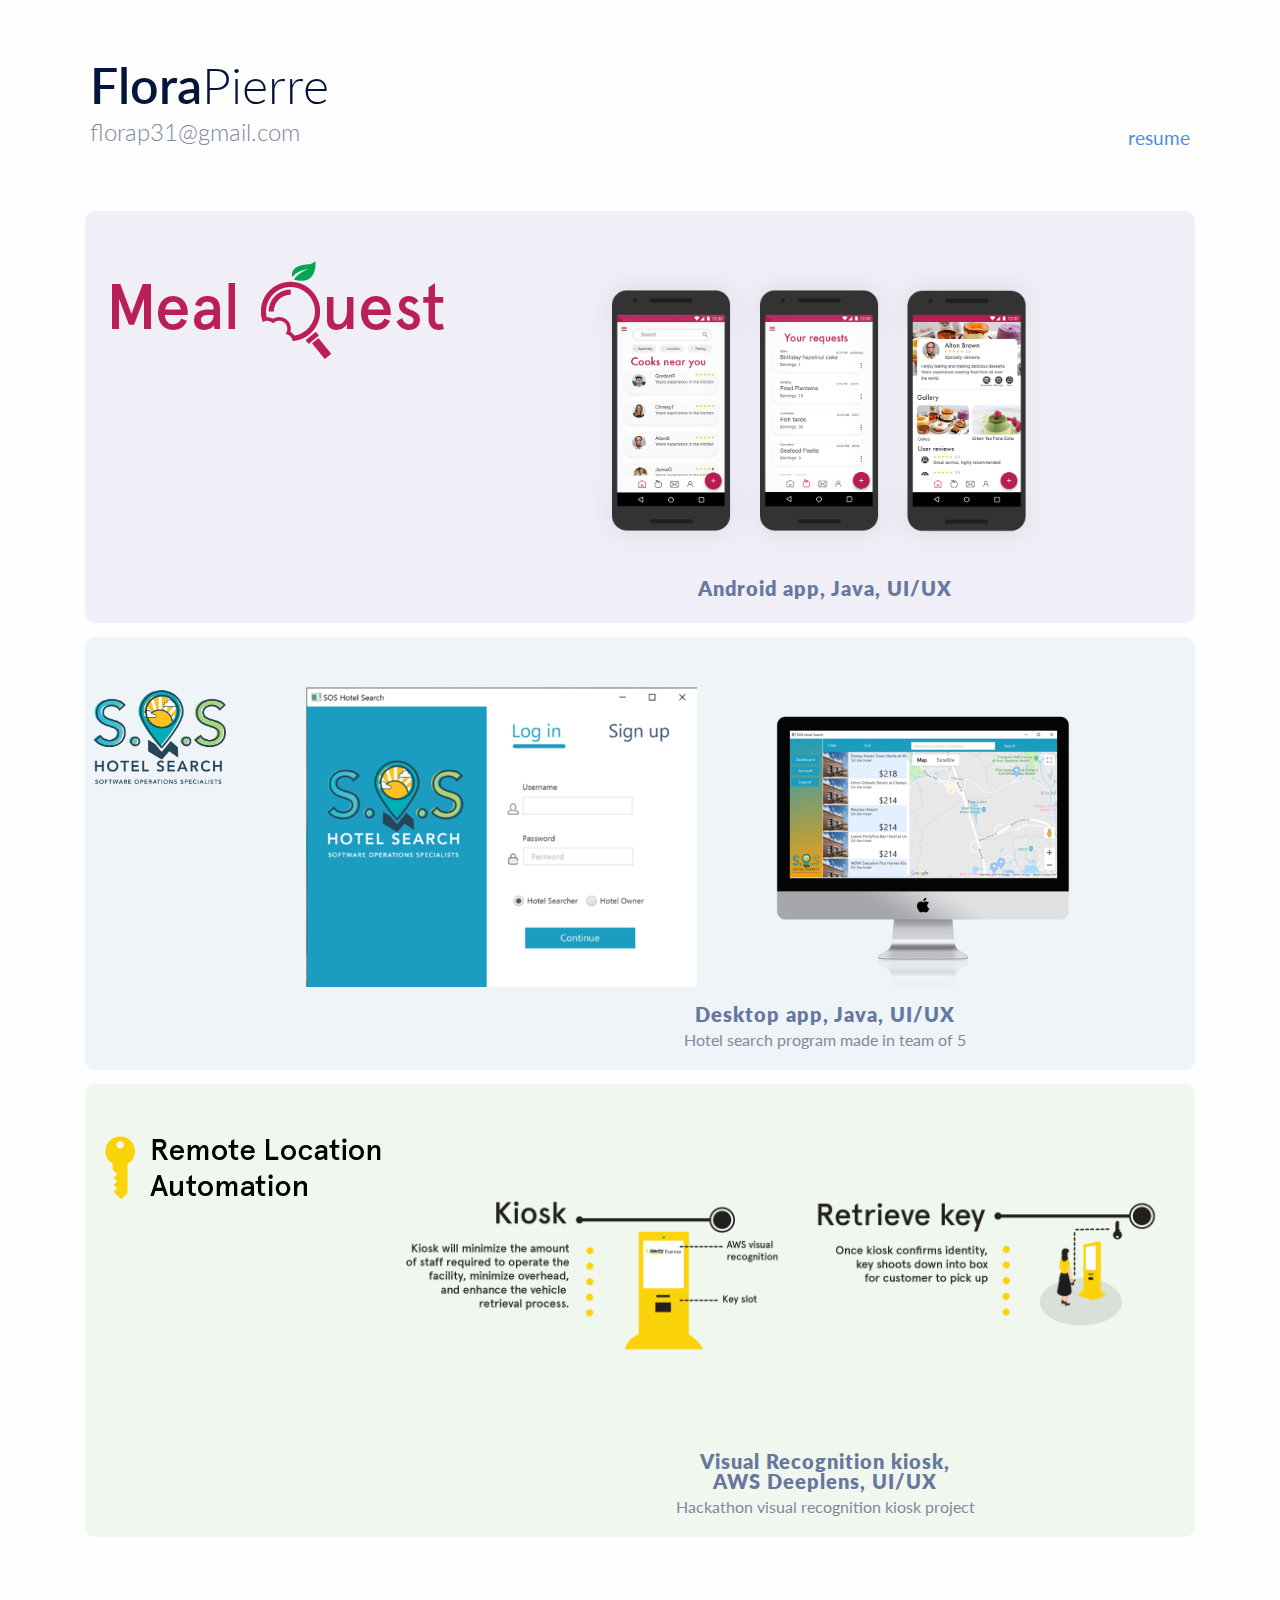
==== index.html @ a5f1825f "Add files via upload" ====
<!DOCTYPE html>
<html>
<head>
	<title>Undergraduate portfolio</title>
	<link rel="stylesheet" type="text/css" href="styles.css">
	<meta name="viewport" content="width=device-width, initial-scale=1.0">
</head>
<body>

	<div class="container">
		<div class="hero">
			<h1 class="name"><strong>Flora</strong>Pierre</h1>
			<span class="email">florap31@gmail.com</span>
			<div class="link"><a href="FlornaldineResume.pdf">resume</div>
		</div>


	</div>


	<!-- Achievements -->

	<div class="container cards">
		
		<div class="card">
			<div class="skill-level">

				<img class="meallogo" src="mealquestlogo.png">
			</div>

			<img class="image" src="phone.png">
			<div class="skill-meta">

				<h3>Android app, Java, UI/UX</h3>
			</div>

		</div>

			
		<div class="card1">
			<div class="skill-level">
				<img src="soslogo.png"class="soslogo">
			</div>
				<img class="image" src="sos.png">
			<img class="image" src="macsos.png">
			<div class="skill-meta">
				<h3>Desktop app, Java, UI/UX</h3>
				<span>Hotel search program made in team of 5</span>
			</div>
		</div>

			
		<div class="card2">
			<div class="skill-level">
				<img src="hertzlogo2.png" class="meallogo">
			</div>
			<img class="image" src="kiosk.png">
			<img class="image" src="info.png">
			<div class="skill-meta">
				<h3>Visual Recognition kiosk, AWS Deeplens, UI/UX</h3>
				<span>Hackathon visual recognition kiosk project </span>
			</div>
		</div>

	</div>



	<br><br>


	<footer class="container">

	</footer>


</body>
</html>
---- styles.css ----
/*Load google font*/
@import url('https://fonts.googleapis.com/css?family=Lato:300,400,700');



/* Reset Styles */

html, body, div, span, applet, object, iframe,
h1, h2, h3, h4, h5, h6, p, blockquote, pre,
a, abbr, acronym, address, big, cite, code,
del, dfn, em, img, ins, kbd, q, s, samp,
small, strike, strong, sub, sup, tt, var,
b, u, i, center,
dl, dt, dd, ol, ul, li,
fieldset, form, label, legend,
table, caption, tbody, tfoot, thead, tr, th, td,
article, aside, canvas, details, embed, 
figure, figcaption, footer, header, hgroup, 
menu, nav, output, ruby, section, summary,
time, mark, audio, video {
	margin: 0;
	padding: 0;
	border: 0;
	font-size: 100%;
	font: inherit;
	vertical-align: baseline;
}
/* HTML5 display-role reset for older browsers */
article, aside, details, figcaption, figure, 
footer, header, hgroup, menu, nav, section {
	display: block;
}
a{
	text-decoration: none;
	text-transform: none;
	color: #4A90E2;
}

body {
	line-height: 1;
	font-family: lato, ubuntu,-apple-system,BlinkMacSystemFont,Segoe UI,Roboto,Oxygen,Ubuntu,Cantarell,Open Sans,Helvetica Neue,sans-serif;
	text-rendering : optimizeLegibility;
	-webkit-font-smoothing : antialiased;
	font-size: 19px;
	background-color: #FEFEFE;
	color: #04143A;
}
ol, ul {
	list-style: none;
}
blockquote, q {
	quotes: none;
}
blockquote:before, blockquote:after,
q:before, q:after {
	content: '';
	content: none;
}
table {
	border-collapse: collapse;
	border-spacing: 0;
}

p {
	color: #15171a;
	font-size: 17;
	line-height: 31px;
}

strong {
	font-weight: 600;
}

div , footer {
	box-sizing: border-box;
}

/* Reset ends */


/*Hero section*/

.container {
	max-width: 1100px;
	height: auto;
	margin: 60px auto;
}

.hero {
	margin: 50px auto; 
	position: relative;
}
.image {
	max-height: 300px;
}
.meallogo {
	max-width: 500px;

	display: flex;

	float: left;

	margin-left: 20px;
}
.soslogo {
	max-width: 150px;
	display: flex;
	float: left;
	margin-right: 22px;
}

h1.name {
	font-size: 50px;
	font-weight: 300;
	display: inline-block;
}
.name:hover {
	-webkit-animation:name 2s infinite;
	-ms-animation:name 2s infinite;
	-o-animation:name 2s infinite;
	animation:name 2s infinite;
}
@-webkit-keyframes name {
	0% {color: #4affbc;}
	50% {color: #1769ff;}
	100% {color: #4affbc;}
}

@-ms-keyframes name {
	0% {color: #4affbc;}
	50% {color: #1769ff;}
	100% {color: #4affbc;}
}
@-o-keyframes name {
	0% {color: #4affbc;}
	50% {color: #1769ff;}
	100% {color: #4affbc;}
}
@keyframes name {
	0% {color: #4affbc;}
	50% {color: #1769ff;}
	100% {color: #4affbc;}

}

.job-title {
	vertical-align: top;
	background-color: #D9E7F8;
	color: #4A90E2;
	font-weight: 600;
	margin-top: 5px;
	margin-left: 20px;
	border-radius: 5px;
	display: inline-block;
	padding: 15px 25px;
}

.email {
	display: block;
	font-size: 24px;
	font-weight: 300;
	color: #81899C;
	margin-top: 10px;
}

.lead {
	font-size: 44px;
	font-weight: 300;
	margin-top: 60px;
	line-height: 55px;
}

/*hero ends*/

/*skills & intrests*/

.sections {
	vertical-align: top;
	display: inline-block;
	width: 49.7%;
	height: 50px;
}

.section-title {
	font-size: 20px;
	font-weight: 600;
	margin-bottom: 15px;
}

.list-card {
	margin: 30px 0;
}

.list-card .exp , .list-card div{
	display: inline-block;
	vertical-align: top;
}

.list-card .exp {
	margin-right: 15px;
	color: #4A90E2;
	font-weight: 600;
	width: 100px;
}

.list-card div {
	width: 70%;
}

.list-card h3 {
	font-size: 20px;
	font-weight: 600;
	color: #5B6A9A;
	line-height: 26px;
	margin-bottom: 8px;
}

.list-card div span {
	font-size: 16px;
	color: #81899C;
	line-height: 22px;
}

/*skill and intrests ends*/

/* Achievements */

.link {
	float: right;
	margin-top: -1rem;
}
.cards {
	max-width: 1120px;
	display: block;

}

.card {
	width: auto;
	height: auto;
	background-color: #F0EEF7;
	display: inline-block;
	margin: 7px 5px;
	vertical-align: top;
	border-radius: 10px;
	text-align: center;
	padding-top: 50px
}
.card1 {
	width: auto;
	height: auto;
	background-color: #EEF4F7;
	display: inline-block;
	margin: 7px 5px;
	vertical-align: top;
	border-radius: 10px;
	text-align: center;
	padding-top: 50px
}
.card2 {
	width: auto;
	height: auto;
	background-color: #F0F7EE;
	display: inline-block;
	margin: 7px 5px;
	vertical-align: top;
	border-radius: 10px;
	text-align: center;
	padding-top: 50px
}

.card-active , .card:hover{
	transform: scale(1.02);
	transition: 0.5s;
	background-color: #fff;
	box-shadow: 0px 5px 50px -8px #ddd;
	cursor: pointer;
}


.skill-level {
	display: contents;
	max-width: 160px;
}

.skill-level span {
	font-size: 35px;
	font-weight: 300;
	color: #5B6A9A;
	vertical-align: top;
}

.skill-level h2 {
	font-size: 95px;
	font-weight: 300;
	display: inline-block;
	vertical-align: top;
	color: #5B6A9A;
	letter-spacing: -5px;
}

.skill-meta {

	display: inline-block;
	max-width: 300px;
	text-align: center;

	margin-top: 15px;

	margin-left: 370px;

	margin-bottom: 20px;
}

.skill-meta h3 {
	font-size: 20px;
	font-weight: 800;
	color: #6778A0;
	margin-bottom: 5px;
	letter-spacing: 1px;
}

.skill-meta span{
	color: #81899C;
	line-height: 20px;
	font-size: 16px;
}

/* Achievements ends */



/* Timeline styles*/


ol {
	position: relative;
	display: block;
	margin: 100px 0;
	height: 2px;
	background: #EEF0F7;

}
ol::before,
ol::after {
	content: "";
	position: absolute;
	top: -10px;
	display: block;
	width: 0;
	height: 0;
  	border-radius: 10px;
	border: 0px solid #31708F;
}
ol::before {
	left: -5px;
}
ol::after {
	right: -10px;
	border: 0px solid transparent;
	border-right: 0;
	border-left: 20px solid #31708F;
  	border-radius: 3px;
}

/* ---- Timeline elements ---- */
li {
	position: relative;
	display: inline-block;
	float: left;
	width: 25%;
  	height: 50px;
}
li .line {
  position: absolute;
  top: -47px;
  left: 1%;
  font-size: 20px;
  font-weight: 600;
  color: #04143A;
}
li .point {
	content: "";
	top: -7px;
	left: 0%;
	display: block;
	width: 8px;
	height: 8px;
	border: 4px solid #fff;
	border-radius: 10px;
	background: #4A90E2;
  position: absolute;
}
li .description {
  display: none;
  padding: 10px 0;
  margin-top: 20px;
  position: relative;
  font-weight: normal;
  z-index: 1;
  max-width: 95%;
  font-size: 18px;
  font-weight: 600;
  line-height: 25px;
  color: #5B6A9A;
}
.description::before {
  content: '';
  width: 0; 
  height: 0; 
  border-left: 5px solid transparent;
  border-right: 5px solid transparent;
  border-bottom: 5px solid #f4f4f4;
  position: absolute;
  top: -5px;
  left: 43%;
}


.timeline .date{
	font-size: 14px;
	color: #81899C;
	font-weight: 300;
}

/* ---- Hover effects ---- */
li:hover {
  color: #48A4D2;
}
li .description {
  display: block;
}

/*timeline ends*/



/* Media queries*/

@media(max-width: 1024px){
	.container {
		padding: 15px;
		margin: 0px auto;
	}
	.cards {
		margin-top: 250px;
	}
}

@media(max-width: 768px){
	.container {
		padding: 15px;
		margin: 0px auto;
	}
	.cards {
		margin-top: 320px;
	}

	.card {
		padding: 15px;
		text-align: left;
	}
	.card h2 {
		font-size: 70px;
	}
		.card , .sections {
		width: 100%;
		height: auto;
		margin: 10px 0;
		float: left;
	}

	.timeline{
		border: none;
		background-color: rgba(0,0,0,0);
	}

	.timeline li{
		margin-top: 70px;
		height: 150px;
	}
}


@media(max-width: 425px) {
	h1.name {
		font-size: 40px;
	}

	.card , .sections {
		width: 100%;
		height: auto;
		margin: 10px 0;
		float: left;
	}

	.timeline{
		display: none;
		}

	.job-title {
		position: absolute;
		font-size: 15px;
		top: -40px;
		right: 20px;
		padding: 10px
	}

	.lead {
		margin-top: 15px;
		font-size: 20px;
		line-height: 28px;
	}
	.container {
		margin: 0px;
		padding: 0 15px;
	}
	footer {
		margin-top: 2050px;
	}
	}


/* End of all :P*/
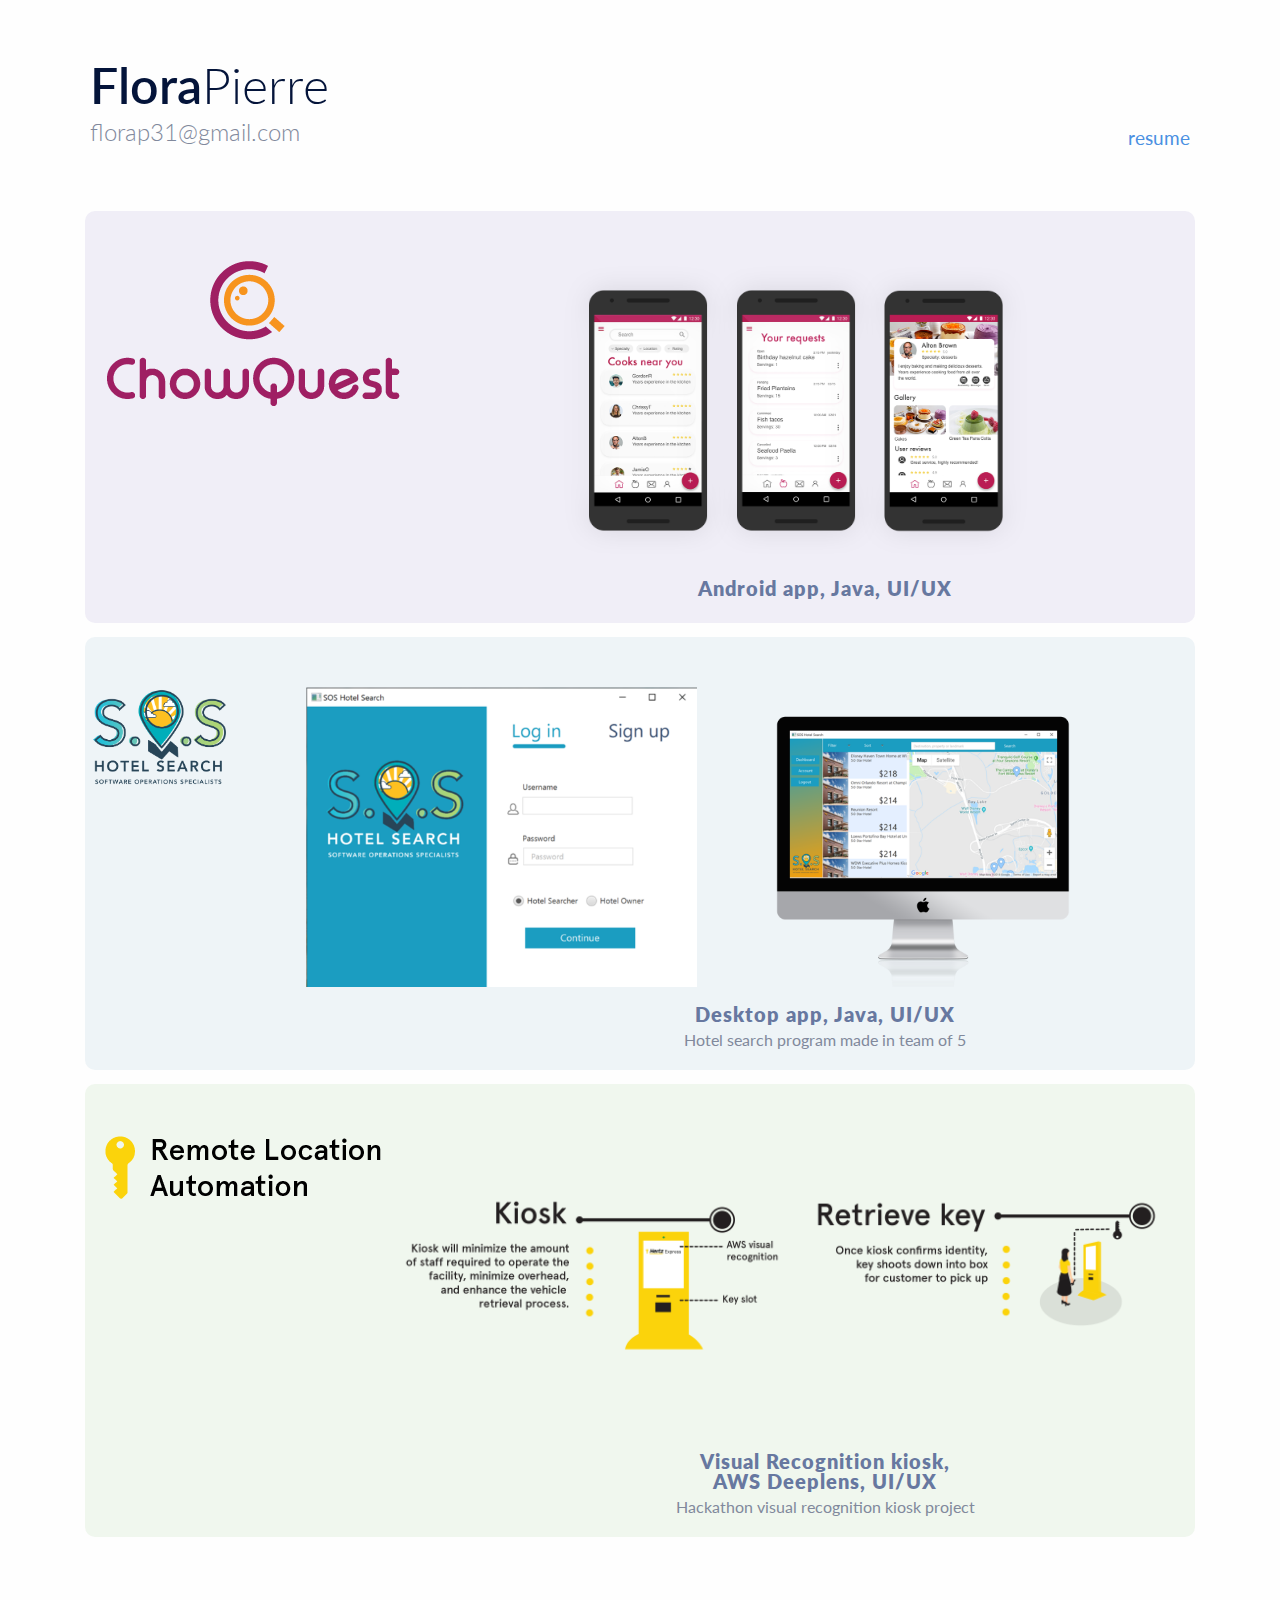
==== commit 81d89ead: "Updates" ====
--- a/index.html
+++ b/index.html
@@ -1,7 +1,7 @@
 <!DOCTYPE html>
 <html>
 <head>
-	<title>Undergraduate portfolio</title>
+	<title>Portfolio</title>
 	<link rel="stylesheet" type="text/css" href="styles.css">
 	<meta name="viewport" content="width=device-width, initial-scale=1.0">
 </head>
@@ -11,7 +11,7 @@
 		<div class="hero">
 			<h1 class="name"><strong>Flora</strong>Pierre</h1>
 			<span class="email">florap31@gmail.com</span>
-			<div class="link"><a href="FlornaldineResume.pdf">resume</div>
+			<div class="link"><a href="FlornaldineResumev2.pdf">resume</a></div>
 		</div>
 
 
@@ -25,7 +25,7 @@
 		<div class="card">
 			<div class="skill-level">
 
-				<img class="meallogo" src="mealquestlogo.png">
+				<img class="meallogo" src="chowquest.png">
 			</div>
 
 			<img class="image" src="phone.png">
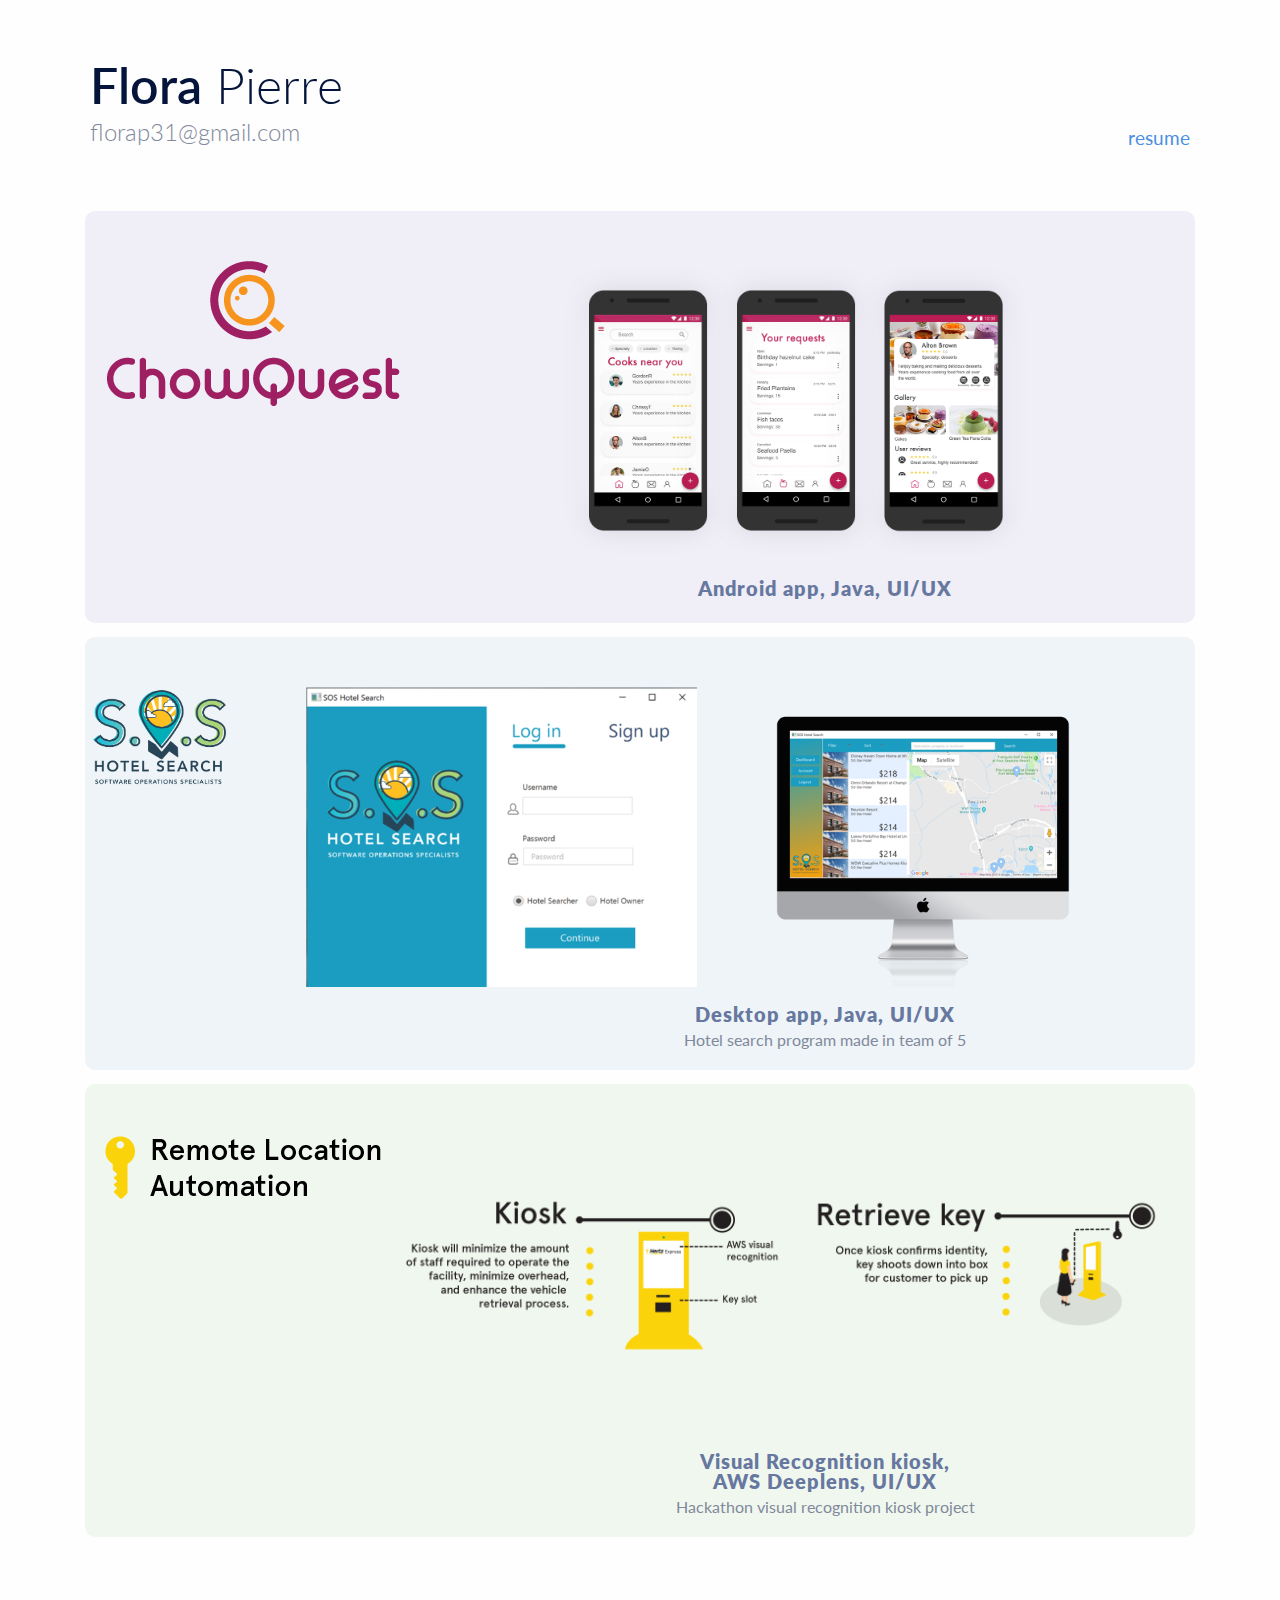
==== commit 5e0f2e63: "Updates" ====
--- a/index.html
+++ b/index.html
@@ -3,16 +3,26 @@
 <head>
 	<title>Portfolio</title>
 	<link rel="stylesheet" type="text/css" href="styles.css">
+	<link rel="stylesheet" href="https://use.fontawesome.com/releases/v5.8.2/css/all.css" integrity="sha384-oS3vJWv+0UjzBfQzYUhtDYW+Pj2yciDJxpsK1OYPAYjqT085Qq/1cq5FLXAZQ7Ay" crossorigin="anonymous">
 	<meta name="viewport" content="width=device-width, initial-scale=1.0">
 </head>
 <body>
 
 	<div class="container">
 		<div class="hero">
-			<h1 class="name"><strong>Flora</strong>Pierre</h1>
+			<h1 class="name "><strong>Flora</strong> Pierre</h1>
 			<span class="email">florap31@gmail.com</span>
-			<div class="link"><a href="FlornaldineResumev2.pdf">resume</a></div>
+
+			<div class="info">
+
+				<i class="fab fa-github fa-2x"></i>
+				<i class="fab fa-linkedin-in fa-2x"></i>
+				<div class="link"><a href="FlornaldineResumev2.pdf">resume</a></div>
+			</div>
+
 		</div>
+
+
 
 
 	</div>
--- a/styles.css
+++ b/styles.css
@@ -65,9 +65,11 @@
 
 p {
 	color: #15171a;
-	font-size: 17;
+	font-size: 17px;
 	line-height: 31px;
 }
+
+
 
 strong {
 	font-weight: 600;
@@ -227,9 +229,16 @@
 
 /* Achievements */
 
-.link {
+.info {
 	float: right;
 	margin-top: -1rem;
+	display: flex;
+	justify-content: space-between;
+	width: 20%;
+	align-items: baseline;
+}
+.icon {
+	max-height: 20px;
 }
 .cards {
 	max-width: 1120px;
@@ -271,7 +280,7 @@
 	padding-top: 50px
 }
 
-.card-active , .card:hover{
+.card-active , .card:hover, .card1:hover, .card2:hover{
 	transform: scale(1.02);
 	transition: 0.5s;
 	background-color: #fff;
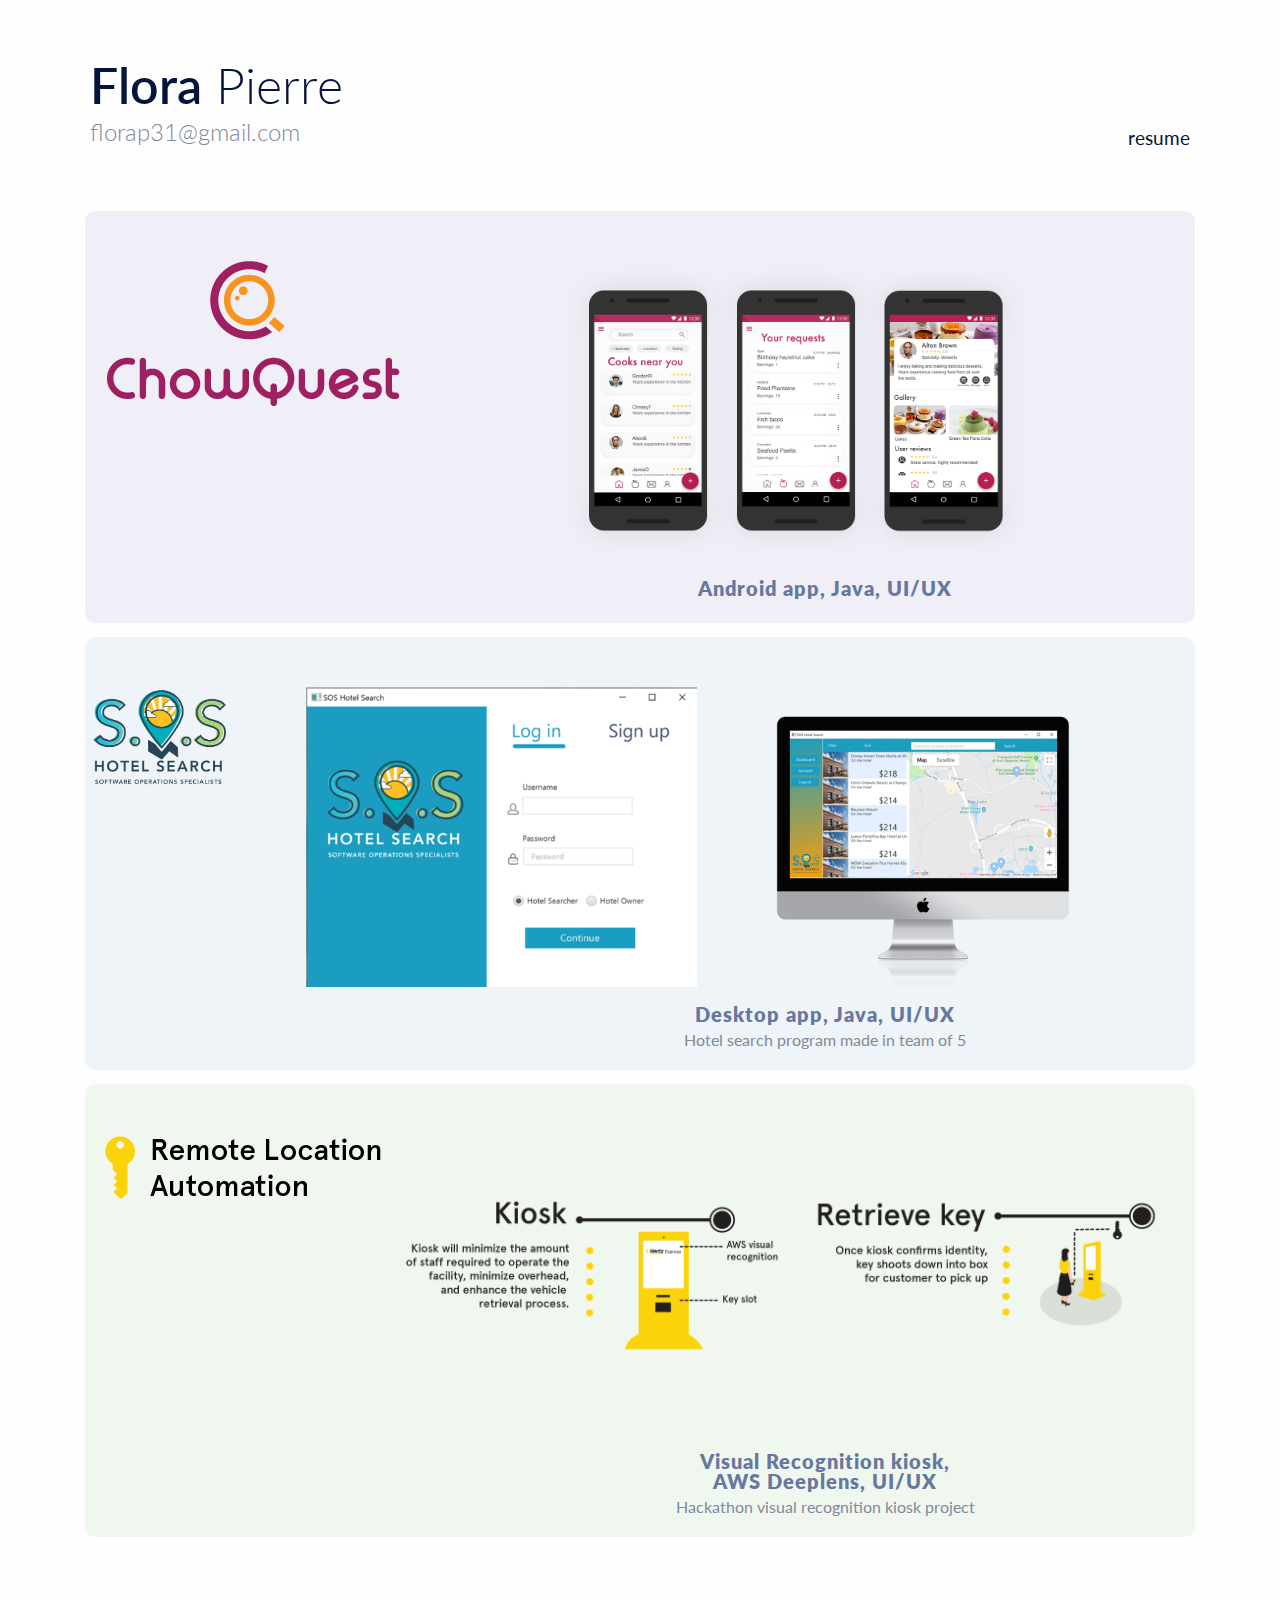
==== commit c51a60a9: "Update" ====
--- a/index.html
+++ b/index.html
@@ -12,11 +12,12 @@
 		<div class="hero">
 			<h1 class="name "><strong>Flora</strong> Pierre</h1>
 			<span class="email">florap31@gmail.com</span>
+			
 
 			<div class="info">
 
-				<i class="fab fa-github fa-2x"></i>
-				<i class="fab fa-linkedin-in fa-2x"></i>
+				<a href="https://github.com/florap31"> <i class="fab fa-github fa-2x "></i></a>
+				<a href="https://www.linkedin.com/in/flornaldine-pierre-503682152/" ><i class="fab fa-linkedin-in fa-2x"></i></a>
 				<div class="link"><a href="FlornaldineResumev2.pdf">resume</a></div>
 			</div>
 
--- a/styles.css
+++ b/styles.css
@@ -35,7 +35,7 @@
 a{
 	text-decoration: none;
 	text-transform: none;
-	color: #4A90E2;
+	color: #04143A;
 }
 
 body {
@@ -118,34 +118,6 @@
 	font-weight: 300;
 	display: inline-block;
 }
-.name:hover {
-	-webkit-animation:name 2s infinite;
-	-ms-animation:name 2s infinite;
-	-o-animation:name 2s infinite;
-	animation:name 2s infinite;
-}
-@-webkit-keyframes name {
-	0% {color: #4affbc;}
-	50% {color: #1769ff;}
-	100% {color: #4affbc;}
-}
-
-@-ms-keyframes name {
-	0% {color: #4affbc;}
-	50% {color: #1769ff;}
-	100% {color: #4affbc;}
-}
-@-o-keyframes name {
-	0% {color: #4affbc;}
-	50% {color: #1769ff;}
-	100% {color: #4affbc;}
-}
-@keyframes name {
-	0% {color: #4affbc;}
-	50% {color: #1769ff;}
-	100% {color: #4affbc;}
-
-}
 
 .job-title {
 	vertical-align: top;
@@ -237,6 +209,18 @@
 	width: 20%;
 	align-items: baseline;
 }
+@media screen and (max-width: 800px) {
+
+	.info {
+		float: right;
+		margin-top: -1rem;
+		display: flex;
+		justify-content: space-between;
+		width: 35%;
+		align-items: baseline;
+
+	}
+}
 .icon {
 	max-height: 20px;
 }
@@ -321,6 +305,20 @@
 	margin-left: 370px;
 
 	margin-bottom: 20px;
+}
+@media screen and (max-width: 800px) {
+
+	.skill-meta {
+		display: inline-block;
+		max-width: 300px;
+		text-align: center;
+
+		margin-top: 15px;
+
+		margin-bottom: 20px;
+		margin-left: auto;
+
+	}
 }
 
 .skill-meta h3 {
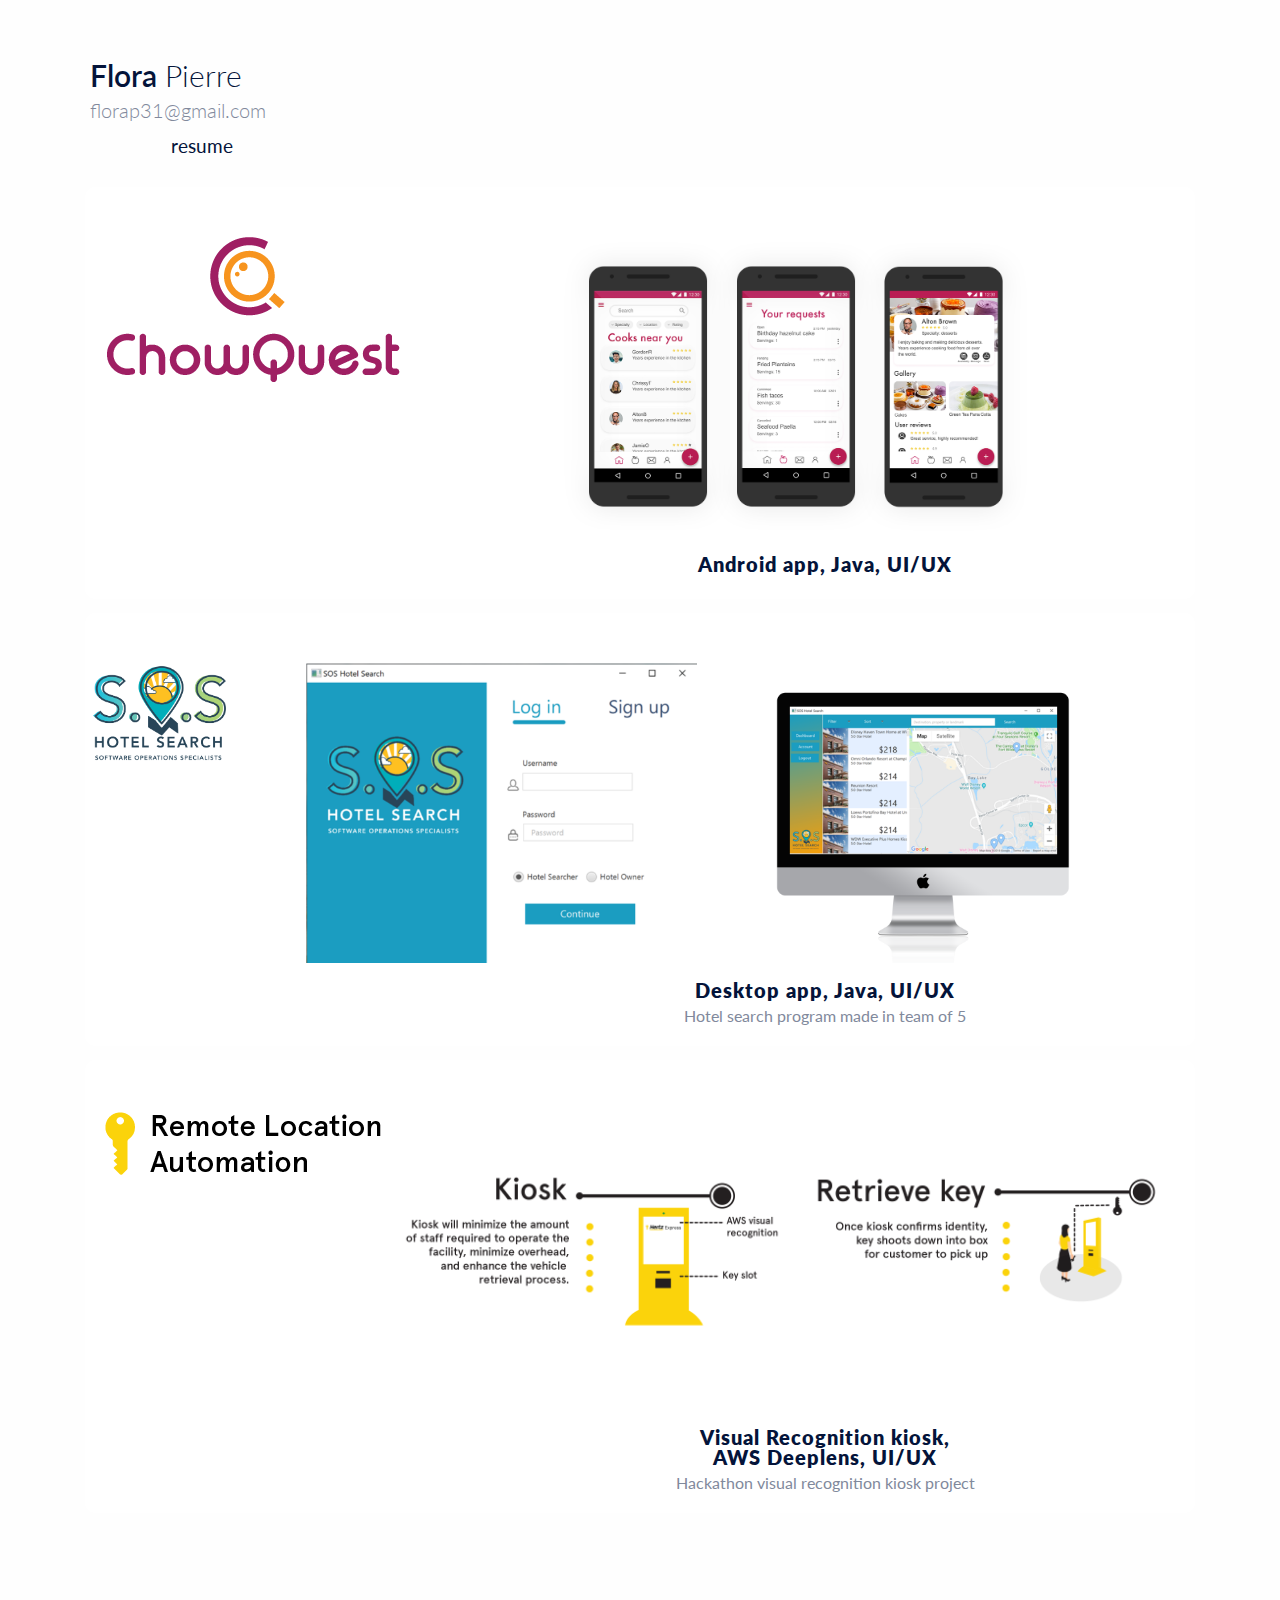
==== commit 6e29c028: "updates" ====
--- a/index.html
+++ b/index.html
@@ -16,10 +16,11 @@
 
 			<div class="info">
 
-				<a href="https://github.com/florap31"> <i class="fab fa-github fa-2x "></i></a>
-				<a href="https://www.linkedin.com/in/flornaldine-pierre-503682152/" ><i class="fab fa-linkedin-in fa-2x"></i></a>
+				<a href="https://github.com/florap31"> <i class="fab fa-github fa-lg "></i></a>
+				<a href="https://www.linkedin.com/in/flornaldine-pierre-503682152/" ><i class="fab fa-linkedin-in fa-lg"></i></a>
 				<div class="link"><a href="FlornaldineResumev2.pdf">resume</a></div>
 			</div>
+		
 
 		</div>
 
--- a/styles.css
+++ b/styles.css
@@ -114,7 +114,7 @@
 }
 
 h1.name {
-	font-size: 50px;
+	font-size: 30px;
 	font-weight: 300;
 	display: inline-block;
 }
@@ -133,7 +133,7 @@
 
 .email {
 	display: block;
-	font-size: 24px;
+	font-size: 20px;
 	font-weight: 300;
 	color: #81899C;
 	margin-top: 10px;
@@ -202,11 +202,11 @@
 /* Achievements */
 
 .info {
-	float: right;
-	margin-top: -1rem;
+	float: left;
+	margin-top: 1rem;
 	display: flex;
 	justify-content: space-between;
-	width: 20%;
+	width: 13%;
 	align-items: baseline;
 }
 @media screen and (max-width: 800px) {
@@ -221,6 +221,14 @@
 
 	}
 }
+.nav {
+	float: right;
+	margin-top: 1rem;
+	display: flex;
+	justify-content: space-between;
+	width: 22%;
+	align-items: baseline;
+}
 .icon {
 	max-height: 20px;
 }
@@ -233,7 +241,7 @@
 .card {
 	width: auto;
 	height: auto;
-	background-color: #F0EEF7;
+	background-color: #fff;
 	display: inline-block;
 	margin: 7px 5px;
 	vertical-align: top;
@@ -244,7 +252,7 @@
 .card1 {
 	width: auto;
 	height: auto;
-	background-color: #EEF4F7;
+	background-color: #fff;
 	display: inline-block;
 	margin: 7px 5px;
 	vertical-align: top;
@@ -255,7 +263,7 @@
 .card2 {
 	width: auto;
 	height: auto;
-	background-color: #F0F7EE;
+	background-color: #fff;
 	display: inline-block;
 	margin: 7px 5px;
 	vertical-align: top;
@@ -324,7 +332,7 @@
 .skill-meta h3 {
 	font-size: 20px;
 	font-weight: 800;
-	color: #6778A0;
+	color: #04143A;
 	margin-bottom: 5px;
 	letter-spacing: 1px;
 }
